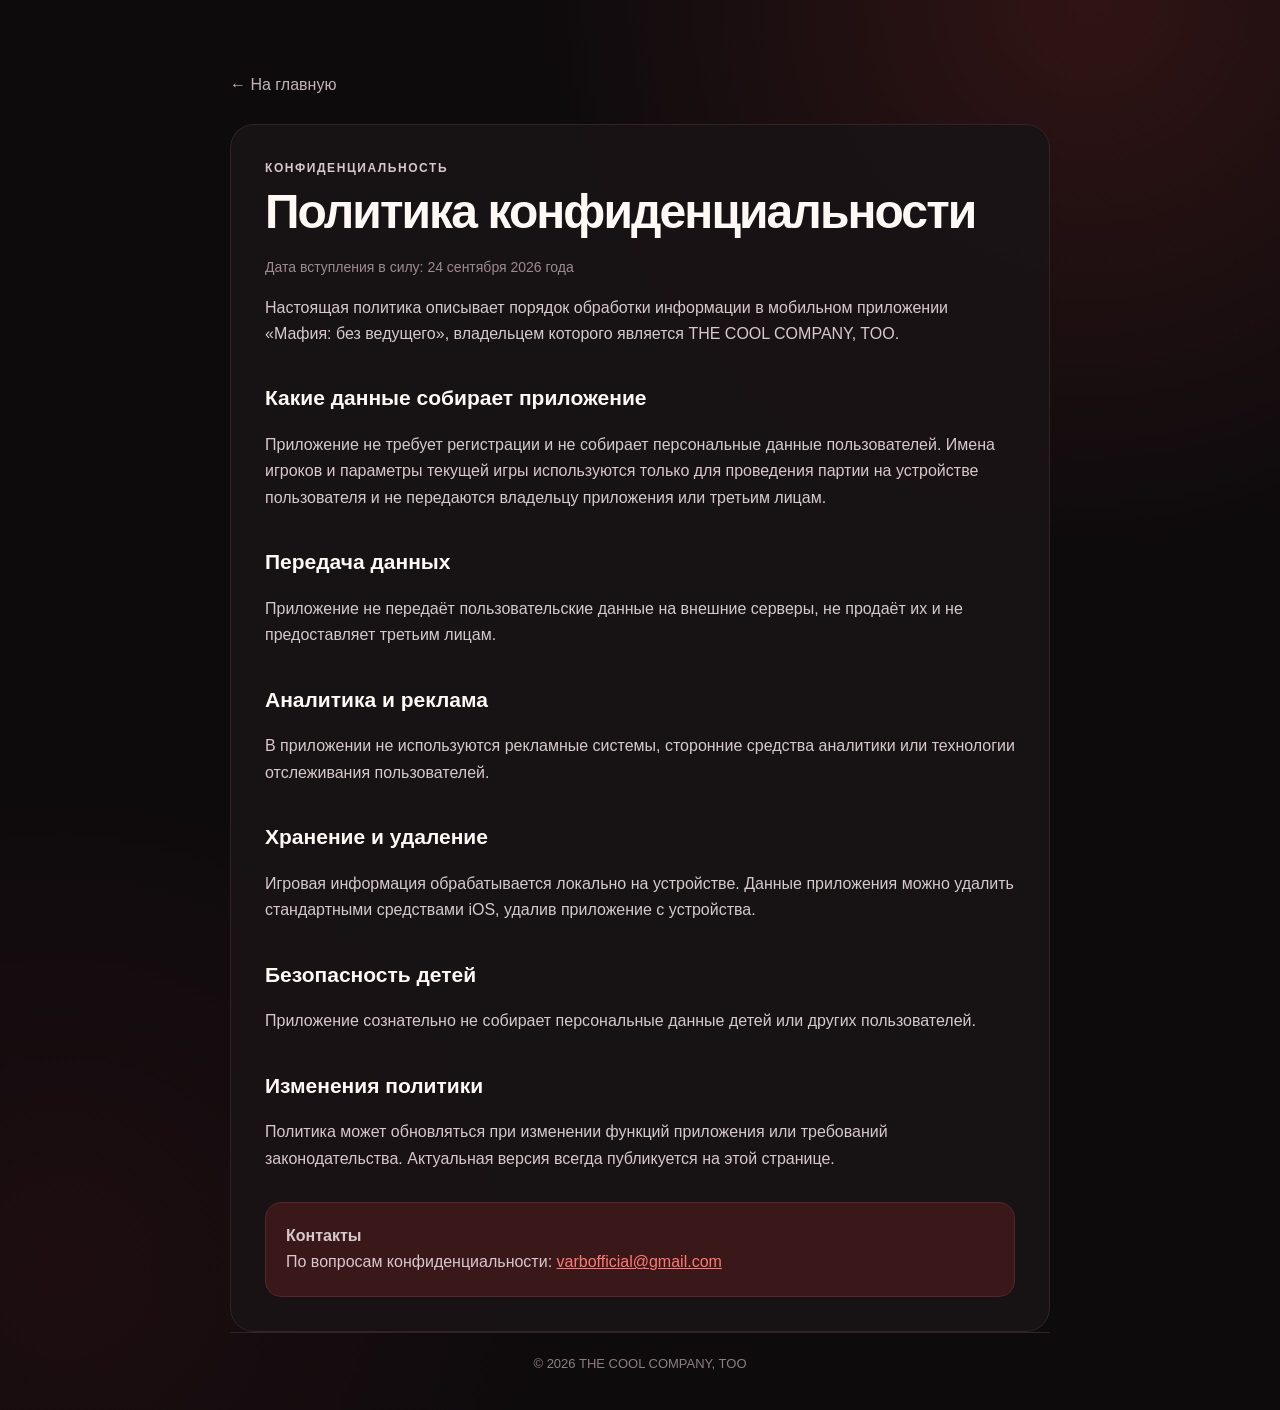
==== privacy/index.html @ 102cd4e2 "Add App Store support and privacy pages" ====
<!doctype html>
<html lang="ru">
<head>
  <meta charset="utf-8">
  <meta name="viewport" content="width=device-width, initial-scale=1">
  <meta name="description" content="Политика конфиденциальности приложения «Мафия: без ведущего».">
  <title>Политика конфиденциальности — Мафия: без ведущего</title>
  <link rel="stylesheet" href="../assets/styles.css">
</head>
<body>
  <main class="shell">
    <a class="back" href="../">← На главную</a>
    <article class="document">
      <p class="eyebrow">Конфиденциальность</p>
      <h1>Политика конфиденциальности</h1>
      <p class="updated">Дата вступления в силу: 24 сентября 2026 года</p>

      <p>Настоящая политика описывает порядок обработки информации в мобильном приложении «Мафия: без ведущего», владельцем которого является THE COOL COMPANY, TOO.</p>

      <h2>Какие данные собирает приложение</h2>
      <p>Приложение не требует регистрации и не собирает персональные данные пользователей. Имена игроков и параметры текущей игры используются только для проведения партии на устройстве пользователя и не передаются владельцу приложения или третьим лицам.</p>

      <h2>Передача данных</h2>
      <p>Приложение не передаёт пользовательские данные на внешние серверы, не продаёт их и не предоставляет третьим лицам.</p>

      <h2>Аналитика и реклама</h2>
      <p>В приложении не используются рекламные системы, сторонние средства аналитики или технологии отслеживания пользователей.</p>

      <h2>Хранение и удаление</h2>
      <p>Игровая информация обрабатывается локально на устройстве. Данные приложения можно удалить стандартными средствами iOS, удалив приложение с устройства.</p>

      <h2>Безопасность детей</h2>
      <p>Приложение сознательно не собирает персональные данные детей или других пользователей.</p>

      <h2>Изменения политики</h2>
      <p>Политика может обновляться при изменении функций приложения или требований законодательства. Актуальная версия всегда публикуется на этой странице.</p>

      <div class="contact">
        <p><strong>Контакты</strong><br>
          По вопросам конфиденциальности: <a href="mailto:varbofficial@gmail.com">varbofficial@gmail.com</a>
        </p>
      </div>
    </article>
    <footer>© 2026 THE COOL COMPANY, TOO</footer>
  </main>
</body>
</html>
---- assets/styles.css ----
:root {
  color-scheme: dark;
  --bg: #0e0b0d;
  --surface: #191316;
  --surface-hover: #23191d;
  --border: #332329;
  --text: #fff8f4;
  --muted: #c4b4b7;
  --accent: #e6423c;
  --accent-soft: #3a1719;
  --max: 820px;
}

* { box-sizing: border-box; }

html { scroll-behavior: smooth; }

body {
  margin: 0;
  min-height: 100vh;
  background:
    radial-gradient(circle at 85% 0%, rgba(230, 66, 60, .16), transparent 34rem),
    radial-gradient(circle at 5% 90%, rgba(132, 27, 37, .13), transparent 30rem),
    var(--bg);
  color: var(--text);
  font-family: -apple-system, BlinkMacSystemFont, "Segoe UI", sans-serif;
  line-height: 1.65;
}

a { color: #ff7973; }
a:hover { color: #ffaaa5; }

.shell {
  width: min(calc(100% - 40px), var(--max));
  margin: 0 auto;
  padding: 72px 0 36px;
}

.hero { padding: 30px 0 34px; }

.mark {
  display: grid;
  place-items: center;
  width: 62px;
  height: 62px;
  margin-bottom: 28px;
  border: 1px solid #773033;
  border-radius: 18px;
  background: linear-gradient(145deg, #ef4c45, #861e28);
  box-shadow: 0 16px 45px rgba(174, 34, 40, .25);
  font: 800 30px/1 Georgia, serif;
}

.eyebrow {
  margin: 0 0 8px;
  color: #ff7771;
  font-size: 12px;
  font-weight: 750;
  letter-spacing: .13em;
  text-transform: uppercase;
}

h1 {
  margin: 0 0 18px;
  font-size: clamp(36px, 7vw, 62px);
  line-height: 1.05;
  letter-spacing: -.04em;
}

.lead {
  max-width: 680px;
  margin: 0;
  color: var(--muted);
  font-size: clamp(17px, 3vw, 21px);
}

.cards { display: grid; gap: 14px; margin: 18px 0 60px; }

.card {
  display: grid;
  grid-template-columns: 44px 1fr auto;
  gap: 16px;
  align-items: center;
  padding: 20px;
  border: 1px solid var(--border);
  border-radius: 18px;
  background: rgba(25, 19, 22, .88);
  color: var(--text);
  text-decoration: none;
  transition: transform .15s ease, background .15s ease, border-color .15s ease;
}

.card:hover {
  transform: translateY(-2px);
  border-color: #713236;
  background: var(--surface-hover);
  color: var(--text);
}

.card-icon {
  display: grid;
  place-items: center;
  width: 44px;
  height: 44px;
  border-radius: 13px;
  background: var(--accent-soft);
  color: #ff7771;
  font-weight: 800;
}

.card strong, .card small { display: block; }
.card strong { margin-bottom: 2px; font-size: 17px; }
.card small { color: var(--muted); font-size: 14px; }
.arrow { color: #ff7771; font-size: 22px; }

.document {
  padding: 34px;
  border: 1px solid var(--border);
  border-radius: 24px;
  background: rgba(25, 19, 22, .9);
}

.back {
  display: inline-block;
  margin-bottom: 26px;
  color: var(--muted);
  text-decoration: none;
}

.back:hover { color: var(--text); }

.document h1 { font-size: clamp(32px, 6vw, 48px); }
.document h2 { margin: 34px 0 8px; font-size: 21px; }
.document p, .document li { color: #d7c9cb; }
.document ul { padding-left: 22px; }
.updated { color: #9d8b8f !important; font-size: 14px; }

.contact {
  margin-top: 30px;
  padding: 20px;
  border: 1px solid #55262a;
  border-radius: 16px;
  background: var(--accent-soft);
}

.contact p { margin: 0; }

footer {
  padding-top: 20px;
  border-top: 1px solid var(--border);
  color: #8f7e82;
  font-size: 13px;
  text-align: center;
}

@media (max-width: 560px) {
  .shell { width: min(calc(100% - 28px), var(--max)); padding-top: 36px; }
  .document { padding: 24px 20px; border-radius: 20px; }
  .card { grid-template-columns: 40px 1fr auto; padding: 17px 15px; gap: 12px; }
  .card-icon { width: 40px; height: 40px; }
}
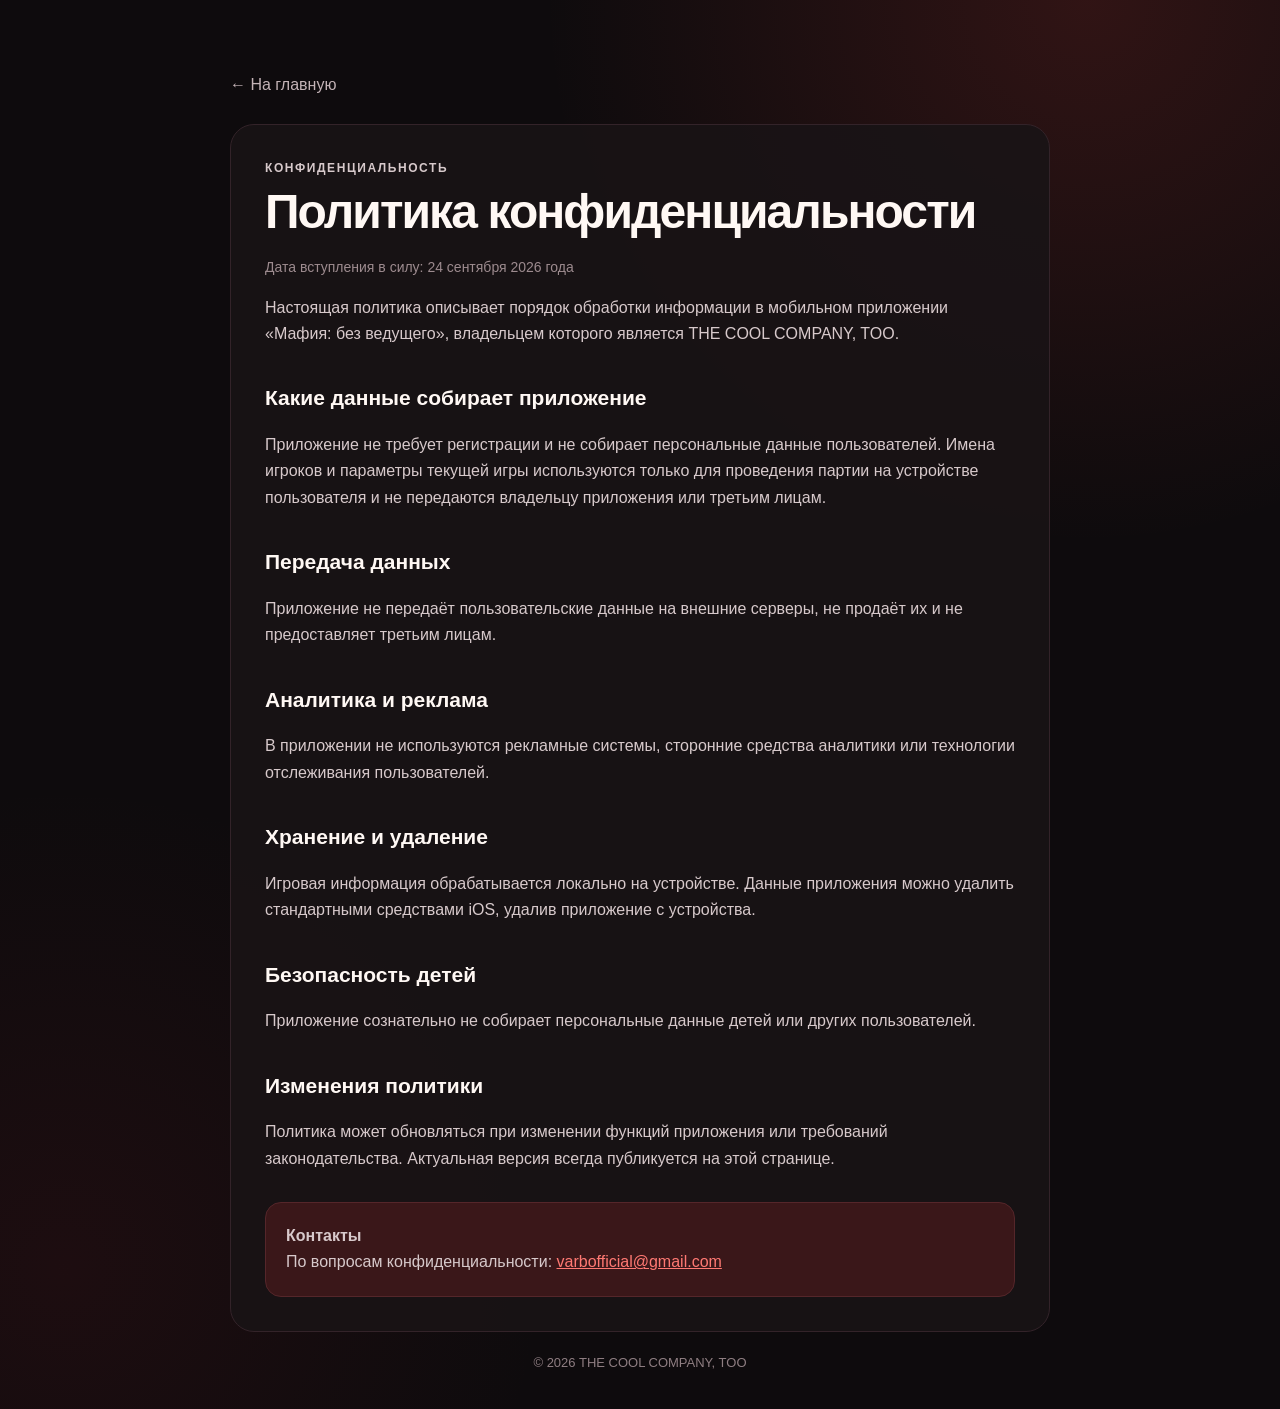
==== commit a0145db0: "Add app icon and page favicons" ====
--- a/privacy/index.html
+++ b/privacy/index.html
@@ -5,6 +5,8 @@
   <meta name="viewport" content="width=device-width, initial-scale=1">
   <meta name="description" content="Политика конфиденциальности приложения «Мафия: без ведущего».">
   <title>Политика конфиденциальности — Мафия: без ведущего</title>
+  <link rel="icon" type="image/png" href="../assets/favicon.png">
+  <link rel="apple-touch-icon" href="../assets/apple-touch-icon.png">
   <link rel="stylesheet" href="../assets/styles.css">
 </head>
 <body>
--- a/assets/styles.css
+++ b/assets/styles.css
@@ -38,17 +38,20 @@
 
 .hero { padding: 30px 0 34px; }
 
-.mark {
+.hero-heading {
   display: grid;
-  place-items: center;
-  width: 62px;
-  height: 62px;
-  margin-bottom: 28px;
-  border: 1px solid #773033;
-  border-radius: 18px;
-  background: linear-gradient(145deg, #ef4c45, #861e28);
-  box-shadow: 0 16px 45px rgba(174, 34, 40, .25);
-  font: 800 30px/1 Georgia, serif;
+  grid-template-columns: minmax(0, 1fr) clamp(116px, 19vw, 164px);
+  gap: clamp(22px, 5vw, 48px);
+  align-items: center;
+  margin-bottom: 22px;
+}
+
+.app-icon {
+  display: block;
+  width: 100%;
+  height: auto;
+  border-radius: 23%;
+  box-shadow: 0 20px 60px rgba(174, 34, 40, .3);
 }
 
 .eyebrow {
@@ -147,15 +150,18 @@
 
 footer {
   padding-top: 20px;
-  border-top: 1px solid var(--border);
   color: #8f7e82;
   font-size: 13px;
   text-align: center;
 }
 
+.home-footer { border-top: 1px solid var(--border); }
+
 @media (max-width: 560px) {
   .shell { width: min(calc(100% - 28px), var(--max)); padding-top: 36px; }
   .document { padding: 24px 20px; border-radius: 20px; }
+  .hero-heading { grid-template-columns: minmax(0, 1fr) 88px; gap: 16px; }
+  .hero-heading h1 { font-size: clamp(32px, 10vw, 42px); }
   .card { grid-template-columns: 40px 1fr auto; padding: 17px 15px; gap: 12px; }
   .card-icon { width: 40px; height: 40px; }
 }
